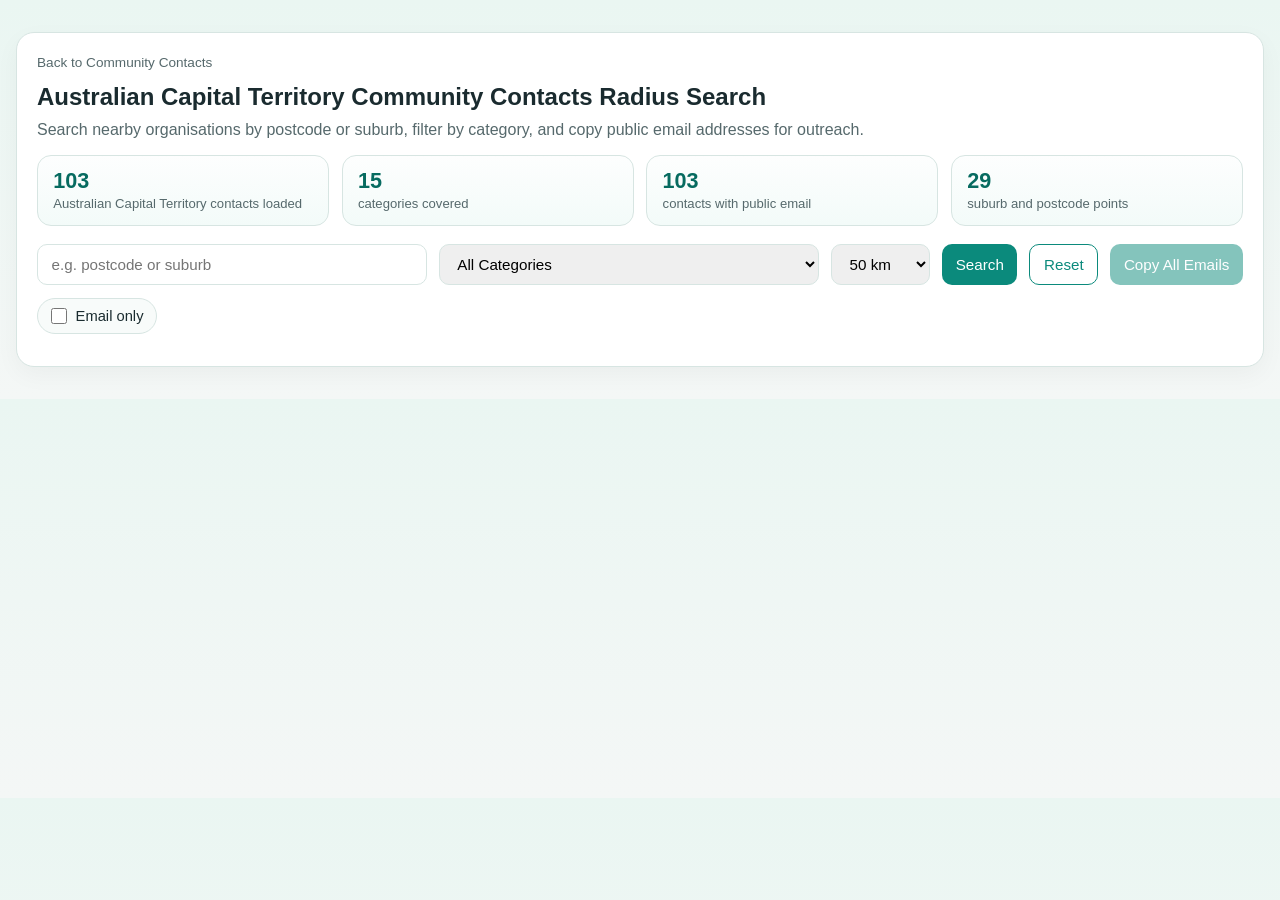
==== docs/act.html @ 75abf3e8 "Add community contacts for ACT, NT, SA, TAS, WA Complete nationwide coverage with 5 new states: - AC" ====
<!doctype html>
<html lang="en">
<head>
  <meta charset="utf-8" />
  <meta name="viewport" content="width=device-width, initial-scale=1" />
  <title>ACT Community Contacts Radius Search</title>
  <link rel="stylesheet" href="./state.css" />
</head>
<body>
  <div class="wrap">
    <div class="card">
      <div class="topnav"><a href="./index.html">Back to Community Contacts</a></div>
      <h1 id="pageTitle"></h1>
      <p id="pageSub" class="sub"></p>
      <div id="datasetStats" class="stats" aria-live="polite"></div>
      <div class="row">
        <input id="location" placeholder="e.g. postcode or suburb" />
        <select id="category">
          <option value="all" selected>All Categories</option>
        </select>
        <select id="radius">
          <option value="5">5 km</option>
          <option value="10">10 km</option>
          <option value="20">20 km</option>
          <option value="50" selected>50 km</option>
          <option value="100">100 km</option>
        </select>
        <button id="searchBtn">Search</button>
        <button id="clearBtn" type="button" class="btn-toggle">Reset</button>
        <button id="copyBtn" type="button" disabled>Copy Emails</button>
      </div>
      <div class="row row-secondary">
        <label class="check">
          <input id="emailOnly" type="checkbox" />
          <span>Email only</span>
        </label>
      </div>
      <div id="meta" class="meta"></div>
      <div id="copyMeta" class="meta"></div>
      <div id="error" class="err"></div>
      <div style="overflow:auto;">
        <table id="results" hidden>
          <thead>
            <tr>
              <th class="sel-col"></th><th>Organisation</th>
              <th>Category</th>
              <th>Suburb</th>
              <th>Email</th>
              <th>Phone</th>
              <th>Links</th>
            </tr>
          </thead>
          <tbody></tbody>
        </table>
      </div>
    </div>
  </div>

  <script>
    window.STATE_CODE = "act";
    window.STATE_NAME = "Australian Capital Territory";
  </script>
  <script src="./js/community-search.js"></script>
</body>
</html>
---- docs/state.css ----
:root {
  --bg: #f4f7f6;
  --card: #ffffff;
  --ink: #1a2b2f;
  --accent: #0b8a7c;
  --accent-dark: #076b60;
  --line: #d7e5e2;
  --muted: #56696c;
}
* { box-sizing: border-box; }
body { margin: 0; font-family: "Avenir Next", "Segoe UI", sans-serif; background: linear-gradient(180deg, #eaf6f2, var(--bg)); color: var(--ink); }
.wrap { max-width: 1280px; margin: 2rem auto; padding: 0 1rem; }
.card { background: var(--card); border: 1px solid var(--line); border-radius: 18px; padding: 1.25rem; box-shadow: 0 8px 24px rgba(0,0,0,0.04); }
h1 { margin: 0; font-size: 1.5rem; }
.sub { margin: 0.6rem 0 1rem; color: var(--muted); }
.row { display: flex; gap: 0.75rem; flex-wrap: wrap; }
.row-secondary { margin-top: 0.8rem; align-items: center; }
input, select, button { border: 1px solid var(--line); border-radius: 10px; padding: 0.65rem 0.85rem; font-size: 0.95rem; }
input { flex: 1; min-width: 220px; }
button { border: 0; background: var(--accent); color: #fff; cursor: pointer; transition: background 0.15s ease, transform 0.15s ease; }
button:hover:not(:disabled) { background: var(--accent-dark); transform: translateY(-1px); }
button:disabled { opacity: 0.5; cursor: not-allowed; }
.meta { margin-top: 0.75rem; color: var(--muted); font-size: 0.9rem; }
.err { margin-top: 0.5rem; color: #a31515; font-size: 0.9rem; }
table { width: 100%; border-collapse: collapse; margin-top: 1rem; font-size: 0.9rem; }
th, td { border-bottom: 1px solid var(--line); padding: 0.7rem 0.45rem; text-align: left; vertical-align: top; }
th { color: var(--muted); font-weight: 600; background: #f8fbfa; position: sticky; top: 0; }
a { color: #095d92; text-decoration: none; }
a:hover { text-decoration: underline; }
.topnav { margin-bottom: 0.75rem; }
.topnav a { font-size: 0.85rem; color: var(--muted); }
.btn-toggle { background: transparent; color: var(--accent); border: 1.5px solid var(--accent); }
.btn-toggle.active { background: var(--accent); color: #fff; }
.btn-toggle:hover:not(.active) { background: #e6f5f3; }
.stats { display: grid; grid-template-columns: repeat(4, minmax(0, 1fr)); gap: 0.8rem; margin: 1rem 0 1.1rem; }
.stat { border: 1px solid var(--line); border-radius: 14px; padding: 0.85rem 0.95rem; background: linear-gradient(180deg, #fdfefe, #f3fbf9); }
.stat strong { display: block; font-size: 1.35rem; line-height: 1.1; color: var(--accent-dark); }
.stat span { display: block; margin-top: 0.22rem; font-size: 0.82rem; color: var(--muted); }
.check { display: inline-flex; align-items: center; gap: 0.55rem; padding: 0.55rem 0.8rem; border: 1px solid var(--line); border-radius: 999px; background: #f8fbfa; font-size: 0.92rem; color: var(--ink); }
.check input { min-width: 0; width: 16px; height: 16px; margin: 0; padding: 0; accent-color: var(--accent); }
.link-stack { display: flex; flex-direction: column; align-items: flex-start; gap: 0.28rem; min-width: 88px; }
.empty-state { padding: 0.95rem 0; color: var(--muted); font-size: 0.92rem; }
.flavour { display: none; margin-top: 0.5rem; padding: 0.5rem 0.85rem; background: #f0faf8; border-left: 3px solid var(--accent); border-radius: 0 8px 8px 0; font-size: 0.88rem; color: var(--muted); font-style: italic; }
.flavour.visible { display: block; }
.sel-col { width: 32px; text-align: center; padding: 0.55rem 0.2rem; }
.sel-col input[type="checkbox"] { flex: none; min-width: 0; width: 16px; height: 16px; padding: 0; margin: 0; cursor: pointer; accent-color: var(--accent); }
tr.row-selected td { background: #e8f5f2; }

@media (max-width: 900px) {
  .stats { grid-template-columns: repeat(2, minmax(0, 1fr)); }
}

@media (max-width: 640px) {
  .wrap { margin: 1rem auto; }
  .card { padding: 1rem; border-radius: 14px; }
  .stats { grid-template-columns: 1fr; }
  input, select, button { width: 100%; }
  .row > * { flex: 1 1 100%; }
  th, td { padding: 0.6rem 0.35rem; }
}
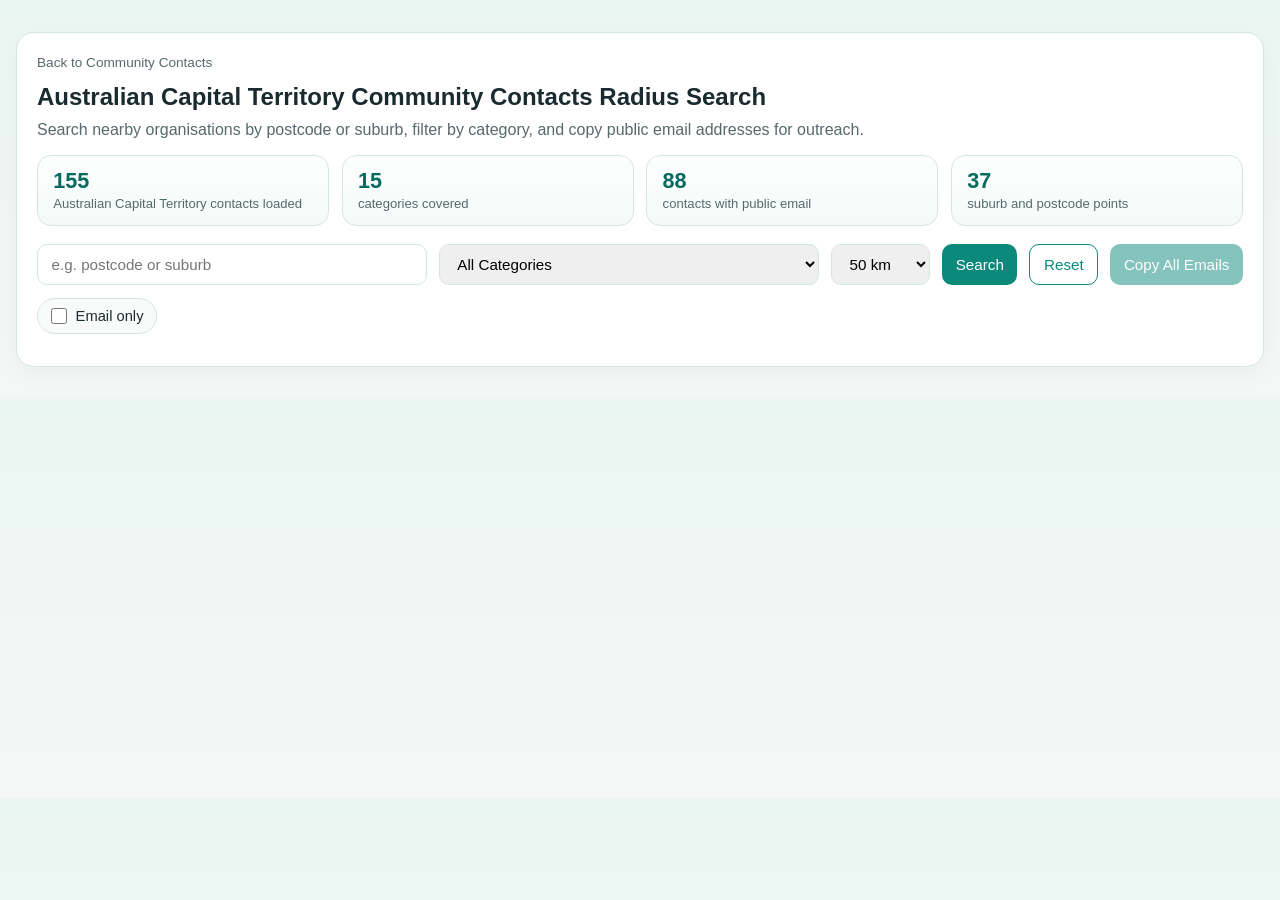
==== commit 22b9992d: "Fix table header column shift across all state pages The HTML thead already included a <th class="se" ====
--- a/docs/act.html
+++ b/docs/act.html
@@ -42,7 +42,7 @@
         <table id="results" hidden>
           <thead>
             <tr>
-              <th class="sel-col"></th><th>Organisation</th>
+              <th>Organisation</th>
               <th>Category</th>
               <th>Suburb</th>
               <th>Email</th>
